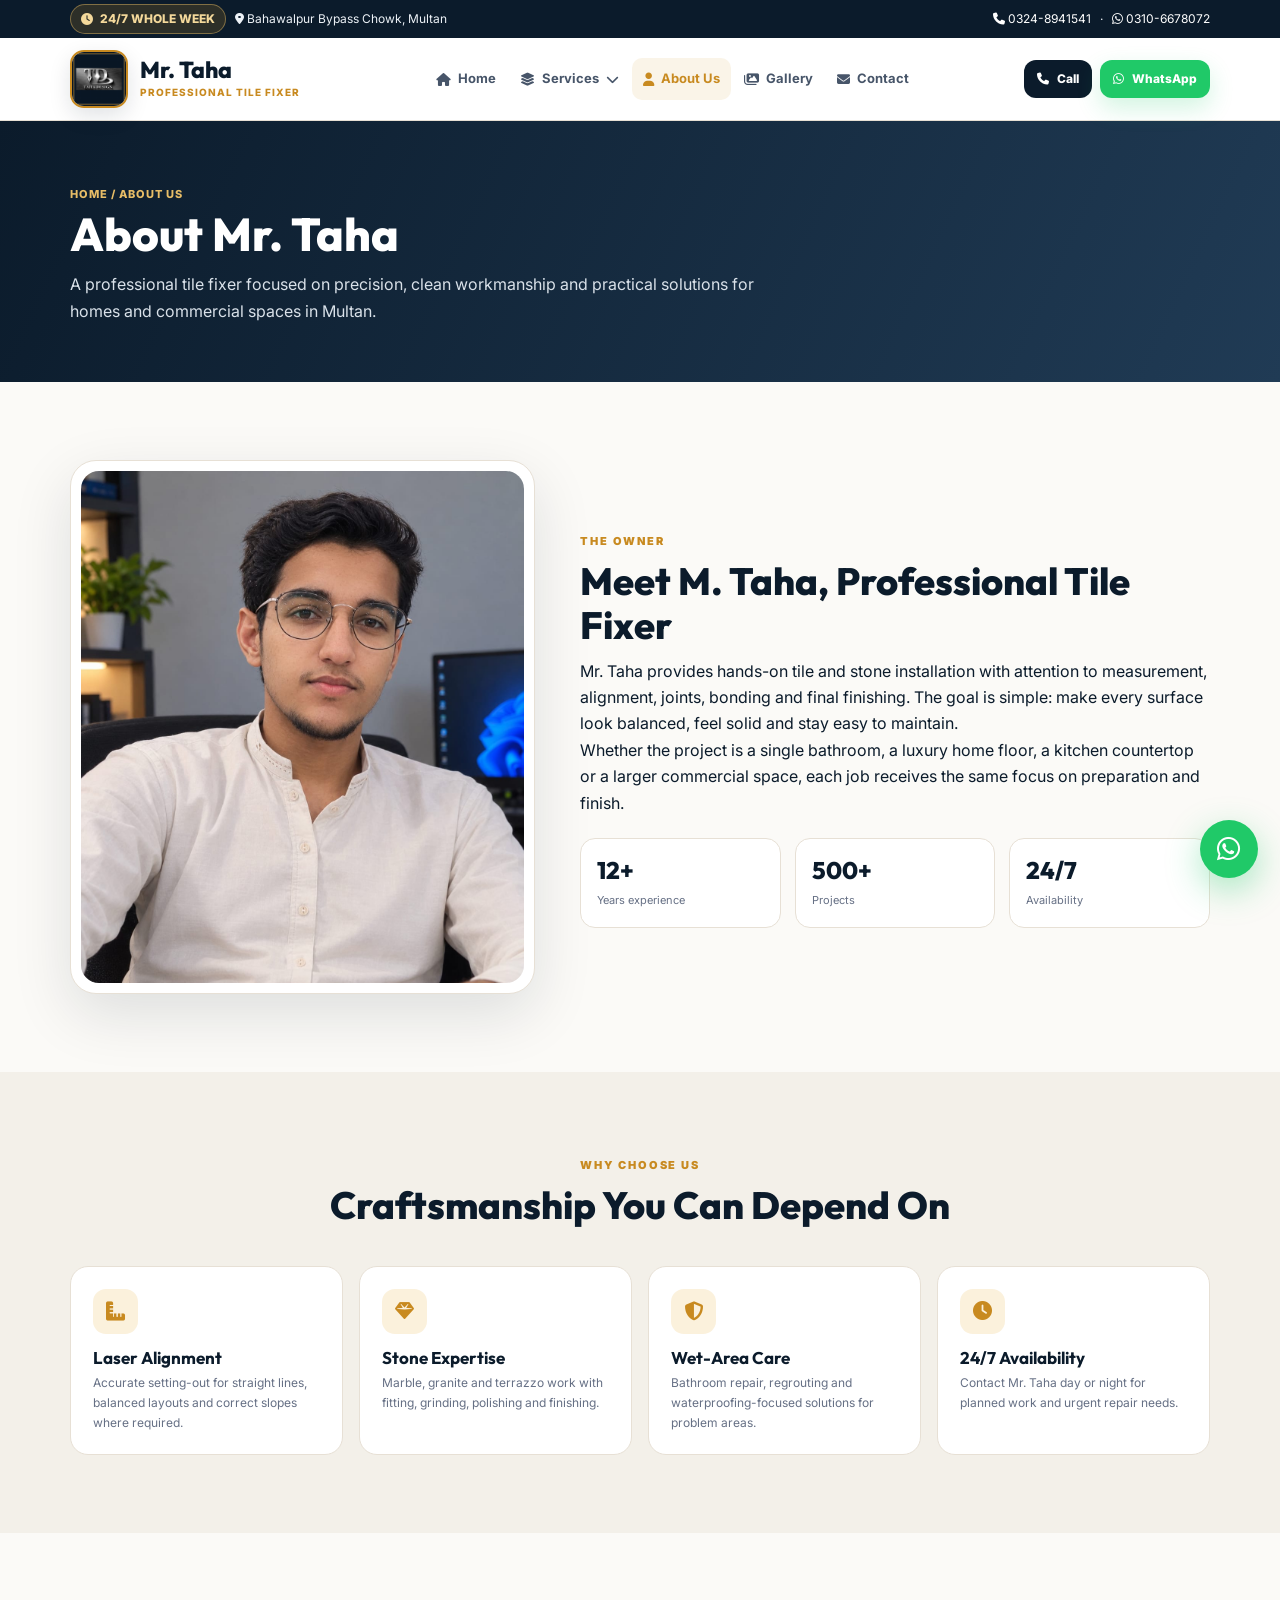
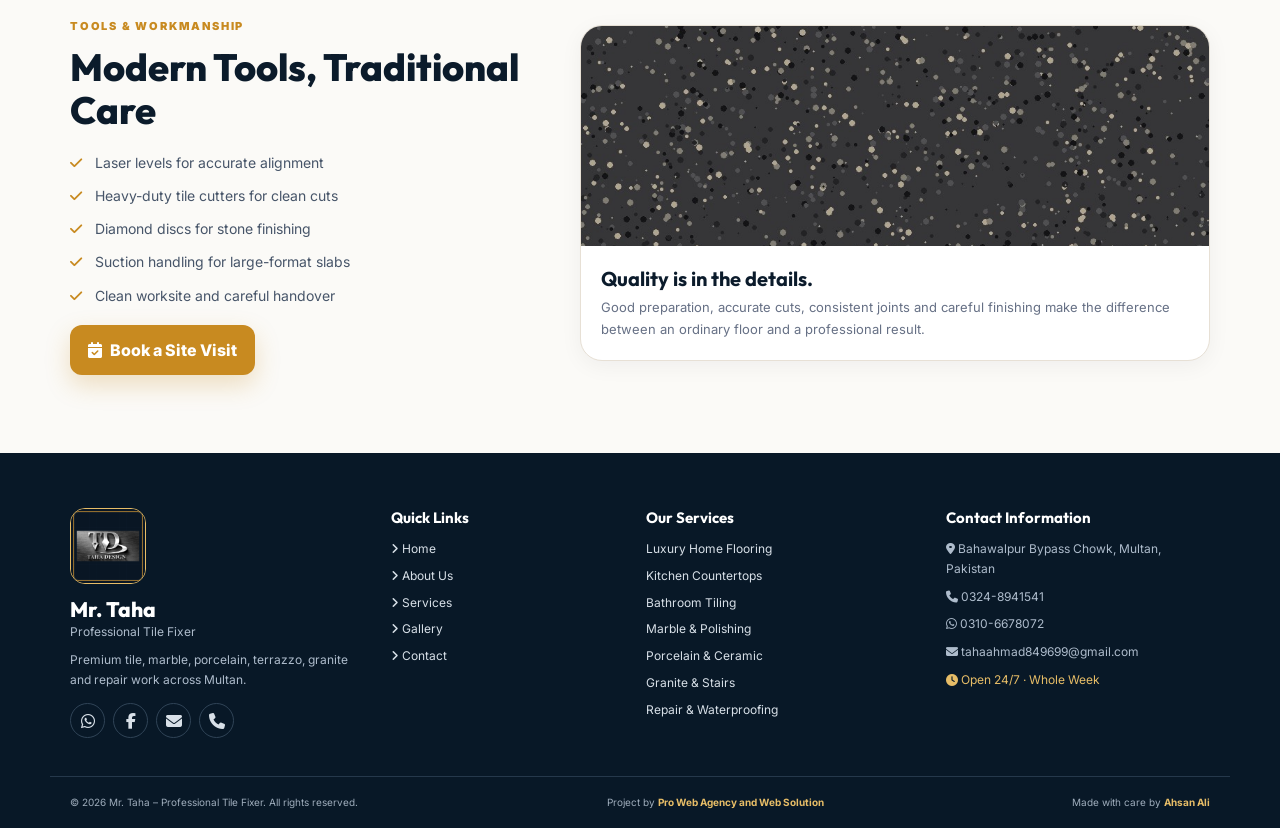
==== about.html @ 1ccae871 "Initial commit" ====
<!doctype html>
<html lang="en">

<head>
    <meta charset="utf-8">
    <meta name="viewport" content="width=device-width,initial-scale=1">
    <link rel="icon" href="favicon.png">
    <link rel="stylesheet" href="https://cdnjs.cloudflare.com/ajax/libs/font-awesome/6.5.2/css/all.min.css">
    <link rel="stylesheet" href="style.css">
    <title>About Mr. Taha | Professional Tile Fixer</title>
</head>

<body>
    <div class="topbar">
        <div class="container">
            <div><span class="pill"><i class="fa-solid fa-clock"></i> 24/7 WHOLE WEEK</span> <span
                    class="hide-mobile">&nbsp; <i class="fa-solid fa-location-dot"></i> Bahawalpur Bypass Chowk,
                    Multan</span></div>
            <div><a href="tel:03248941541"><i class="fa-solid fa-phone"></i> 0324-8941541</a> &nbsp; · &nbsp; <a
                    href="https://wa.me/923106678072"><i class="fa-brands fa-whatsapp"></i> 0310-6678072</a></div>
        </div>
    </div>
    <header class="site-header">
        <div class="container nav"><a class="brand" href="index.html"><img src="logo-square.png"
                    alt="Taha Design logo"><span><b>Mr. Taha</b><small>Professional Tile Fixer</small></span></a><button
                class="hamb" aria-label="Open navigation" aria-expanded="false"><i
                    class="fa-solid fa-bars"></i></button>
            <nav class="menu" aria-label="Main navigation"><a href="index.html"><i class="fa-solid fa-house"></i>
                    Home</a>
                <div class="dropdown"><button class="drop-toggle"><i class="fa-solid fa-layer-group"></i> Services <i
                            class="fa-solid fa-chevron-down"></i></button>
                    <div class="dropdown-menu"><a href="services.html#residential"><i
                                class="fa-solid fa-house-chimney"></i> Luxury Homes</a><a
                            href="services.html#kitchens"><i class="fa-solid fa-kitchen-set"></i> Kitchens &
                            Countertops</a><a href="services.html#bathrooms"><i class="fa-solid fa-bath"></i>
                            Bathrooms</a><a href="services.html#living"><i class="fa-solid fa-couch"></i> Living &
                            Drawing Rooms</a><a href="services.html#materials"><i class="fa-solid fa-border-all"></i>
                            Ceramic & Porcelain</a><a href="services.html#marble"><i class="fa-solid fa-gem"></i> Marble
                            & Polishing</a><a href="services.html#granite"><i class="fa-solid fa-stairs"></i> Granite &
                            Stairs</a><a href="services.html#repair"><i class="fa-solid fa-screwdriver-wrench"></i>
                            Repair & Waterproofing</a></div>
                </div><a href="about.html"><i class="fa-solid fa-user"></i> About Us</a><a href="gallery.html"><i
                        class="fa-solid fa-images"></i> Gallery</a><a href="contact.html"><i
                        class="fa-solid fa-envelope"></i> Contact</a>
            </nav>
            <div class="nav-cta"><a class="btn sm dark" href="tel:03248941541"><i class="fa-solid fa-phone"></i>
                    Call</a><a class="btn sm wa" href="https://wa.me/923106678072"><i class="fa-brands fa-whatsapp"></i>
                    WhatsApp</a></div>
        </div>
    </header>
    <main>
        <section class="page-hero">
            <div class="container"><span class="breadcrumb">Home / About Us</span>
                <h1>About Mr. Taha</h1>
                <p>A professional tile fixer focused on precision, clean workmanship and practical solutions for homes
                    and commercial spaces in Multan.</p>
            </div>
        </section>
        <section class="section">
            <div class="container split">
                <div class="owner-photo reveal"><img src="taha-owner.jpg" alt="Mr. Taha portrait"></div>
                <div class="reveal"><span class="kicker">The owner</span>
                    <h2>Meet M. Taha, Professional Tile Fixer</h2>
                    <p>Mr. Taha provides hands-on tile and stone installation with attention to measurement, alignment,
                        joints, bonding and final finishing. The goal is simple: make every surface look balanced, feel
                        solid and stay easy to maintain.</p>
                    <p>Whether the project is a single bathroom, a luxury home floor, a kitchen countertop or a larger
                        commercial space, each job receives the same focus on preparation and finish.</p>
                    <div class="stats">
                        <div class="stat"><b>12+</b><span>Years experience</span></div>
                        <div class="stat"><b>500+</b><span>Projects</span></div>
                        <div class="stat"><b>24/7</b><span>Availability</span></div>
                    </div>
                </div>
            </div>
        </section>
        <section class="section soft">
            <div class="container">
                <div class="section-head reveal"><span class="kicker">Why choose us</span>
                    <h2>Craftsmanship You Can Depend On</h2>
                </div>
                <div class="feature-grid">
                    <div class="feature reveal">
                        <div class="icon"><i class="fa-solid fa-ruler-combined"></i></div>
                        <h3>Laser Alignment</h3>
                        <p>Accurate setting-out for straight lines, balanced layouts and correct slopes where required.
                        </p>
                    </div>
                    <div class="feature reveal">
                        <div class="icon"><i class="fa-solid fa-gem"></i></div>
                        <h3>Stone Expertise</h3>
                        <p>Marble, granite and terrazzo work with fitting, grinding, polishing and finishing.</p>
                    </div>
                    <div class="feature reveal">
                        <div class="icon"><i class="fa-solid fa-shield-halved"></i></div>
                        <h3>Wet-Area Care</h3>
                        <p>Bathroom repair, regrouting and waterproofing-focused solutions for problem areas.</p>
                    </div>
                    <div class="feature reveal">
                        <div class="icon"><i class="fa-solid fa-clock"></i></div>
                        <h3>24/7 Availability</h3>
                        <p>Contact Mr. Taha day or night for planned work and urgent repair needs.</p>
                    </div>
                </div>
            </div>
        </section>
        <section class="section">
            <div class="container split">
                <div class="reveal"><span class="kicker">Tools & workmanship</span>
                    <h2>Modern Tools, Traditional Care</h2>
                    <ul class="checklist">
                        <li><i class="fa-solid fa-check"></i> Laser levels for accurate alignment</li>
                        <li><i class="fa-solid fa-check"></i> Heavy-duty tile cutters for clean cuts</li>
                        <li><i class="fa-solid fa-check"></i> Diamond discs for stone finishing</li>
                        <li><i class="fa-solid fa-check"></i> Suction handling for large-format slabs</li>
                        <li><i class="fa-solid fa-check"></i> Clean worksite and careful handover</li>
                    </ul><a class="btn gold" href="contact.html"><i class="fa-solid fa-calendar-check"></i> Book a Site
                        Visit</a>
                </div>
                <div class="card reveal"><img src="product-granite.jpg" alt="Granite surface detail">
                    <div class="card-body">
                        <h3>Quality is in the details.</h3>
                        <p>Good preparation, accurate cuts, consistent joints and careful finishing make the difference
                            between an ordinary floor and a professional result.</p>
                    </div>
                </div>
            </div>
        </section>
    </main>
    <footer>
        <div class="container footer-main">
            <div class="footer-brand"><img src="logo-square.png" alt="Taha Design logo">
                <h3>Mr. Taha</h3>
                <p>Professional Tile Fixer</p>
                <p style="margin-top:8px">Premium tile, marble, porcelain, terrazzo, granite and repair work across
                    Multan.</p>
                <div class="socials"><a href="https://wa.me/923106678072" aria-label="WhatsApp"><i
                            class="fa-brands fa-whatsapp"></i></a><a href="https://www.facebook.com/share/1JeWxAQFuJ/"
                        aria-label="Facebook"><i class="fa-brands fa-facebook-f"></i></a><a
                        href="mailto:tahaahmad849699@gmail.com" aria-label="Email"><i
                            class="fa-solid fa-envelope"></i></a><a href="tel:03248941541" aria-label="Phone"><i
                            class="fa-solid fa-phone"></i></a></div>
            </div>
            <div class="footer-col">
                <h3>Quick Links</h3>
                <ul class="footer-links">
                    <li><a href="index.html"><i class="fa-solid fa-angle-right"></i> Home</a></li>
                    <li><a href="about.html"><i class="fa-solid fa-angle-right"></i> About Us</a></li>
                    <li><a href="services.html"><i class="fa-solid fa-angle-right"></i> Services</a></li>
                    <li><a href="gallery.html"><i class="fa-solid fa-angle-right"></i> Gallery</a></li>
                    <li><a href="contact.html"><i class="fa-solid fa-angle-right"></i> Contact</a></li>
                </ul>
            </div>
            <div class="footer-col">
                <h3>Our Services</h3>
                <ul class="footer-links">
                    <li>Luxury Home Flooring</li>
                    <li>Kitchen Countertops</li>
                    <li>Bathroom Tiling</li>
                    <li>Marble & Polishing</li>
                    <li>Porcelain & Ceramic</li>
                    <li>Granite & Stairs</li>
                    <li>Repair & Waterproofing</li>
                </ul>
            </div>
            <div class="footer-col">
                <h3>Contact Information</h3>
                <p><i class="fa-solid fa-location-dot"></i> Bahawalpur Bypass Chowk, Multan, Pakistan</p>
                <p style="margin-top:8px"><a href="tel:03248941541"><i class="fa-solid fa-phone"></i> 0324-8941541</a>
                </p>
                <p style="margin-top:8px"><a href="https://wa.me/923106678072"><i class="fa-brands fa-whatsapp"></i>
                        0310-6678072</a></p>
                <p style="margin-top:8px"><a href="mailto:tahaahmad849699@gmail.com"><i
                            class="fa-solid fa-envelope"></i> tahaahmad849699@gmail.com</a></p>
                <p style="margin-top:8px;color:var(--gold2)"><i class="fa-solid fa-clock"></i> Open 24/7 · Whole Week
                </p>
            </div>
        </div>
        <div class="container footer-bottom"><span>© 2026 Mr. Taha – Professional Tile Fixer. All rights
                reserved.</span><span>Project by <b class="goldtxt">Pro Web Agency and Web Solution</b></span><span>Made
                with care by <b class="goldtxt">Ahsan Ali</b></span></div>
            
    </footer><a class="floating-wa"
        href="https://wa.me/923106678072?text=Salam%20Mr.%20Taha%2C%20I%20need%20a%20tile%20fixing%20quote."
        aria-label="Chat on WhatsApp"><i class="fa-brands fa-whatsapp"></i></a><button class="to-top"
        aria-label="Back to top"><i class="fa-solid fa-arrow-up"></i></button>
    <script src="main.js"></script>
</body>

</html>
---- style.css ----
@import url('https://fonts.googleapis.com/css2?family=Inter:wght@400;500;600;700&family=Outfit:wght@500;600;700;800&display=swap');
:root{--navy:#0b1b2b;--navy2:#13283d;--gold:#c88a20;--gold2:#e7bd67;--cream:#fbfaf7;--white:#fff;--muted:#667085;--line:#e7e0d5;--soft:#f3f0e9;--green:#20c968;--shadow:0 20px 60px rgba(11,27,43,.12);--radius:22px}
*{box-sizing:border-box;margin:0;padding:0}html{scroll-behavior:smooth}body{font-family:Inter,Arial,sans-serif;background:var(--cream);color:var(--navy);line-height:1.65;overflow-x:hidden}img{max-width:100%;display:block}a{text-decoration:none;color:inherit}button,input,select,textarea{font:inherit}.container{width:min(1180px,100%);margin:auto;padding:0 20px}
.topbar{background:var(--navy);color:#edf2f7;font-size:12px}.topbar .container{min-height:38px;display:flex;justify-content:space-between;align-items:center;gap:12px;flex-wrap:wrap}.topbar a{color:#fff}.topbar strong{color:var(--gold2)}.pill{display:inline-flex;align-items:center;gap:7px;background:rgba(200,138,32,.18);border:1px solid rgba(231,189,103,.45);color:#f4d99b;padding:4px 10px;border-radius:999px;font-weight:800}
.site-header{position:sticky;top:0;z-index:100;background:rgba(255,255,255,.96);backdrop-filter:blur(15px);border-bottom:1px solid var(--line)}.nav{height:82px;display:flex;align-items:center;gap:20px}.brand{display:flex;align-items:center;gap:12px;min-width:250px}.brand img{width:58px;height:58px;object-fit:cover;border-radius:14px;border:2px solid var(--gold);box-shadow:0 8px 22px rgba(11,27,43,.12)}.brand b{display:block;font:800 23px/1 Outfit}.brand small{display:block;color:var(--gold);font-size:10px;font-weight:800;letter-spacing:1px;text-transform:uppercase;margin-top:3px}.menu{display:flex;align-items:center;gap:2px;flex:1;justify-content:center}.menu>a,.drop-toggle{display:inline-flex;align-items:center;gap:7px;padding:10px 11px;border:0;background:transparent;border-radius:10px;color:#475569;font-size:13px;font-weight:700;cursor:pointer}.menu>a:hover,.menu>a.active,.drop-toggle:hover{color:var(--gold);background:#faf4e8}.dropdown{position:relative}.dropdown-menu{position:absolute;left:0;top:calc(100% + 8px);min-width:260px;background:#fff;border:1px solid var(--line);border-radius:16px;padding:8px;box-shadow:var(--shadow);opacity:0;visibility:hidden;transform:translateY(8px);transition:.22s}.dropdown:hover .dropdown-menu,.dropdown.open .dropdown-menu{opacity:1;visibility:visible;transform:none}.dropdown-menu a{display:flex;align-items:center;gap:9px;padding:10px 11px;border-radius:9px;font-size:13px;font-weight:600}.dropdown-menu a:hover{background:#faf4e8;color:var(--gold)}.dropdown-menu i{width:18px;text-align:center;color:var(--gold)}.nav-cta{display:flex;gap:8px}.hamb{display:none;border:1px solid var(--line);background:#fff;border-radius:11px;padding:10px 12px;font-size:18px;color:var(--navy)}
.btn{display:inline-flex;align-items:center;justify-content:center;gap:8px;border:0;border-radius:12px;padding:12px 18px;font-weight:800;cursor:pointer;transition:transform .25s,box-shadow .25s}.btn:hover{transform:translateY(-3px)}.btn.gold{background:var(--gold);color:#fff;box-shadow:0 10px 25px rgba(200,138,32,.25)}.btn.dark{background:var(--navy);color:#fff}.btn.wa{background:var(--green);color:#fff;box-shadow:0 10px 25px rgba(32,201,104,.2)}.btn.outline{background:#fff;border:1px solid var(--line)}.btn.sm{padding:9px 13px;font-size:12px}
.hero{position:relative;padding:72px 0 70px;background:radial-gradient(circle at 85% 20%,#f4e3bd 0,transparent 31%),linear-gradient(120deg,#fff 0,#f2eee5 100%)}.hero:before{content:"";position:absolute;inset:0;background-image:linear-gradient(90deg,rgba(11,27,43,.035) 1px,transparent 1px),linear-gradient(rgba(11,27,43,.035) 1px,transparent 1px);background-size:72px 72px;mask-image:linear-gradient(to right,black,transparent 65%);pointer-events:none}.hero-grid{position:relative;display:grid;grid-template-columns:1fr 1fr;gap:55px;align-items:center}.eyebrow{display:inline-flex;align-items:center;gap:8px;padding:7px 13px;border-radius:999px;background:#fbf1dc;border:1px solid #ead3a7;color:#8c611b;font-size:11px;font-weight:800;text-transform:uppercase;letter-spacing:.7px}.hero h1{font:800 clamp(42px,5vw,66px)/1.03 Outfit;letter-spacing:-1.8px;margin:18px 0}.hero h1 span{color:var(--gold)}.hero p{font-size:17px;color:#526174;max-width:640px}.actions{display:flex;flex-wrap:wrap;gap:10px;margin:27px 0}.trust{display:grid;grid-template-columns:repeat(4,1fr);gap:14px;border-top:1px solid var(--line);padding-top:22px}.trust b{font:800 25px Outfit}.trust span{display:block;color:var(--muted);font-size:11px}.hero-media{position:relative}.hero-media img{width:100%;height:515px;object-fit:cover;border-radius:28px;border:7px solid #fff;box-shadow:var(--shadow)}.hero-badge{position:absolute;right:-14px;top:20px;background:var(--navy);color:#fff;border-radius:16px;padding:12px 16px;box-shadow:var(--shadow);font-weight:800}.hero-badge i{color:var(--gold2);margin-right:6px}.hero-badge.bottom{right:auto;left:-18px;top:auto;bottom:25px;background:#fff;color:var(--navy)}
.section{padding:78px 0}.soft{background:var(--soft)}.darksec{background:var(--navy);color:#fff}.section-head{max-width:760px;margin:0 auto 38px;text-align:center}.kicker{color:var(--gold);font-size:11px;font-weight:900;letter-spacing:1.8px;text-transform:uppercase}.section h2{font:800 38px/1.15 Outfit;margin:8px 0 10px}.section-head p{color:var(--muted)}.darksec .section-head p{color:#cbd5e1}.cards{display:grid;grid-template-columns:repeat(3,1fr);gap:20px}.card{background:#fff;border:1px solid var(--line);border-radius:var(--radius);overflow:hidden;box-shadow:0 5px 22px rgba(11,27,43,.05);transition:.3s}.card:hover{transform:translateY(-7px);box-shadow:var(--shadow)}.card-media{position:relative}.card img{width:100%;height:220px;object-fit:cover}.tag{position:absolute;left:13px;top:13px;background:rgba(11,27,43,.88);color:#fff;border-radius:999px;padding:5px 9px;font-size:10px;font-weight:800}.card-body{padding:20px}.card h3{font:700 20px Outfit;margin-bottom:6px}.card p{color:var(--muted);font-size:13px}.card ul{list-style:none;margin:12px 0}.card li{font-size:12px;color:#475569;margin:6px 0}.card li i{color:var(--gold);margin-right:7px}.card .btn{margin-top:5px}
.feature-grid{display:grid;grid-template-columns:repeat(4,1fr);gap:16px}.feature{background:#fff;border:1px solid var(--line);border-radius:18px;padding:22px}.icon{width:45px;height:45px;display:grid;place-items:center;border-radius:13px;background:#fbf1dc;color:var(--gold);font-size:19px;margin-bottom:13px}.feature h3{font:700 17px Outfit}.feature p{font-size:12px;color:var(--muted);margin-top:5px}.split{display:grid;grid-template-columns:.85fr 1.15fr;gap:45px;align-items:center}.owner-photo{background:#fff;padding:10px;border-radius:26px;box-shadow:var(--shadow);border:1px solid var(--line)}.owner-photo img{width:100%;height:auto;object-fit:contain;border-radius:18px}.checklist{list-style:none;margin:18px 0}.checklist li{margin:10px 0;color:#475569;font-size:14px}.checklist i{color:var(--gold);margin-right:9px}.stats{display:grid;grid-template-columns:repeat(3,1fr);gap:14px;margin-top:22px}.stat{background:#fff;border:1px solid var(--line);border-radius:15px;padding:16px}.stat b{display:block;font:800 24px Outfit}.stat span{font-size:11px;color:var(--muted)}
.space-grid{display:grid;grid-template-columns:repeat(4,1fr);gap:15px}.space{position:relative;height:220px;border-radius:18px;overflow:hidden;box-shadow:0 8px 25px rgba(11,27,43,.08)}.space img{width:100%;height:100%;object-fit:cover;transition:.5s}.space:hover img{transform:scale(1.07)}.space:after{content:"";position:absolute;inset:35% 0 0;background:linear-gradient(transparent,rgba(0,0,0,.72))}.space .space-label{position:absolute;z-index:2;bottom:15px;left:15px;color:#fff;font:700 18px Outfit}.process{display:grid;grid-template-columns:repeat(5,1fr);gap:13px}.step{background:#fff;color:var(--navy);border:1px solid var(--line);border-radius:18px;padding:18px;text-align:center}.step b{display:grid;place-items:center;width:39px;height:39px;margin:0 auto 10px;border-radius:50%;background:var(--gold);color:#fff}.step h3{font:700 15px Outfit}.step p{font-size:11px;color:var(--muted);margin-top:4px}
.page-hero{padding:58px 0;background:linear-gradient(115deg,var(--navy),#203b55);color:#fff}.page-hero h1{font:800 46px Outfit}.page-hero p{color:#d9e1e9;max-width:720px;margin-top:8px}.breadcrumb{color:var(--gold2);font-size:11px;font-weight:800;text-transform:uppercase;letter-spacing:1px}.service-detail{scroll-margin-top:105px}.detail{display:grid;grid-template-columns:1fr 1fr;gap:30px;align-items:center;padding:24px 0}.detail:nth-child(even){direction:rtl}.detail:nth-child(even)>*{direction:ltr}.detail img{height:330px;width:100%;object-fit:cover;border-radius:22px;box-shadow:var(--shadow)}.detail h3{font:800 29px Outfit}.detail p{color:var(--muted);margin:8px 0}.chips{display:flex;flex-wrap:wrap;gap:8px;margin:13px 0}.chips span{background:#fbf1dc;border:1px solid #ead3a7;color:#805919;border-radius:999px;padding:6px 9px;font-size:11px;font-weight:700}
.gallery-filters{display:flex;gap:8px;flex-wrap:wrap;margin-bottom:24px}.filter{border:1px solid var(--line);background:#fff;color:#475569;border-radius:999px;padding:8px 14px;cursor:pointer;font-weight:800;font-size:12px}.filter.active{background:var(--navy);color:#fff}.gallery-grid{display:grid;grid-template-columns:repeat(3,1fr);gap:16px}.gallery-item{position:relative;border-radius:18px;overflow:hidden;cursor:pointer;background:#ddd}.gallery-item img{width:100%;height:260px;object-fit:cover;transition:.45s}.gallery-item:hover img{transform:scale(1.05)}.gallery-item span{position:absolute;left:12px;bottom:12px;background:rgba(11,27,43,.86);color:#fff;padding:5px 9px;border-radius:8px;font-size:10px;font-weight:700}.modal{position:fixed;inset:0;background:rgba(2,8,23,.9);display:none;align-items:center;justify-content:center;z-index:200;padding:20px}.modal.show{display:flex}.modal img{max-width:94vw;max-height:86vh;border-radius:15px}.close{position:absolute;top:18px;right:25px;color:#fff;font-size:35px;cursor:pointer}
.contact-grid{display:grid;grid-template-columns:.85fr 1.15fr;gap:22px}.contact-cards{display:grid;grid-template-columns:repeat(2,1fr);gap:13px}.contact-card{background:#fff;border:1px solid var(--line);border-radius:17px;padding:18px}.contact-card .icon{margin-bottom:9px}.contact-card h3{font:700 16px Outfit}.contact-card p,.contact-card a{font-size:12px;color:var(--muted)}.map{background:#e9eef2;border-radius:22px;overflow:hidden;border:1px solid var(--line);min-height:100%}.map iframe{width:100%;height:100%;min-height:440px;border:0}.form-panel{background:#fff;border:1px solid var(--line);border-radius:22px;padding:25px;box-shadow:0 7px 25px rgba(11,27,43,.05)}.form-grid{display:grid;grid-template-columns:1fr 1fr;gap:14px}.field.full{grid-column:1/-1}label{display:block;font-size:10px;font-weight:900;text-transform:uppercase;color:#475569;letter-spacing:.6px;margin-bottom:6px}input,select,textarea{width:100%;padding:12px;border:1px solid #dbe1e7;border-radius:10px;background:#fff;outline:none}input:focus,select:focus,textarea:focus{border-color:var(--gold);box-shadow:0 0 0 3px rgba(200,138,32,.12)}textarea{min-height:120px;resize:vertical}
footer{background:#081827;color:#d8e0e8;margin-top:0}.footer-main{display:grid;grid-template-columns:1.3fr 1fr 1.2fr 1.2fr;gap:35px;padding:55px 20px 38px}.footer-brand img{width:76px;height:76px;border-radius:15px;border:1px solid var(--gold2);margin-bottom:12px}.footer-brand h3{font:800 21px Outfit;color:#fff}.footer-brand p,.footer-col p{font-size:12px;color:#aebccc}.footer-col h3{font:700 15px Outfit;color:#fff;margin-bottom:12px}.footer-links{list-style:none}.footer-links li{margin:7px 0;font-size:12px}.footer-links a:hover{color:var(--gold2)}.socials{display:flex;gap:8px;margin-top:14px}.socials a{width:35px;height:35px;border:1px solid #304457;border-radius:50%;display:grid;place-items:center;transition:.25s}.socials a:hover{background:var(--gold);border-color:var(--gold);color:#fff;transform:translateY(-3px)}.footer-bottom{border-top:1px solid #25384b;padding:17px 20px;display:flex;justify-content:space-between;gap:12px;flex-wrap:wrap;font-size:10px;color:#9eacbb}.goldtxt{color:var(--gold2)}.floating-wa{position:fixed;right:22px;bottom:22px;width:58px;height:58px;border-radius:50%;display:grid;place-items:center;background:var(--green);color:#fff;font-size:27px;z-index:90;box-shadow:0 12px 35px rgba(32,201,104,.38);animation:pulse 1.8s infinite}.to-top{position:fixed;right:23px;bottom:92px;width:38px;height:38px;border-radius:50%;background:var(--navy);color:#fff;display:grid;place-items:center;z-index:90;opacity:0;pointer-events:none;transition:.25s}.to-top.show{opacity:1;pointer-events:auto}@keyframes pulse{0%,100%{transform:scale(1)}50%{transform:scale(1.08)}}.reveal{opacity:0;transform:translateY(25px);transition:opacity .7s ease,transform .7s ease}.reveal.show{opacity:1;transform:none}
@media(max-width:1080px){.menu>a,.drop-toggle{padding:9px 7px;font-size:12px}.brand{min-width:220px}.nav-cta .btn{padding:8px 10px}.cards{grid-template-columns:repeat(2,1fr)}.feature-grid{grid-template-columns:repeat(2,1fr)}.space-grid{grid-template-columns:repeat(2,1fr)}.footer-main{grid-template-columns:repeat(2,1fr)}}
@media(max-width:900px){.hamb{display:block;margin-left:auto}.nav-cta{display:none}.menu{position:absolute;left:14px;right:14px;top:calc(100% + 8px);display:none;flex-direction:column;align-items:stretch;justify-content:flex-start;background:#fff;border:1px solid var(--line);border-radius:18px;padding:10px;box-shadow:var(--shadow);max-height:calc(100vh - 90px);overflow:auto}.site-header.open .menu{display:flex}.menu>a,.drop-toggle{width:100%;justify-content:flex-start;padding:13px}.dropdown-menu{position:static;display:none;opacity:1;visibility:visible;transform:none;box-shadow:none;border:0;background:#fafafa;margin:3px 0 4px 14px;border-left:2px solid var(--gold);border-radius:0}.dropdown.open .dropdown-menu{display:block}.hero-grid,.split,.contact-grid,.detail{grid-template-columns:1fr}.hero-media{order:-1}.hero-media img{height:390px}.detail:nth-child(even){direction:ltr}.process{grid-template-columns:repeat(2,1fr)}}
@media(max-width:640px){.container{padding:0 14px}.topbar .container{justify-content:center;text-align:center;padding:7px 14px}.topbar .hide-mobile{display:none}.nav{height:68px;padding:0 14px}.brand img{width:49px;height:49px}.brand b{font-size:19px}.brand small{font-size:8px}.hero{padding:48px 0}.hero h1{font-size:38px}.hero p{font-size:15px}.hero-media img{height:290px;border-width:5px}.hero-badge{right:8px;top:12px;font-size:11px}.hero-badge.bottom{left:8px;bottom:12px}.trust{grid-template-columns:repeat(2,1fr)}.section{padding:52px 0}.section h2{font-size:31px}.cards,.gallery-grid,.contact-cards,.form-grid{grid-template-columns:1fr}.feature-grid,.space-grid{grid-template-columns:1fr 1fr}.space{height:180px}.process{grid-template-columns:1fr}.detail img{height:250px}.footer-main{grid-template-columns:1fr;gap:25px;padding-top:42px}.footer-bottom{justify-content:center;text-align:center}.floating-wa{right:15px;bottom:15px}.to-top{right:16px;bottom:82px}.map iframe{min-height:330px}.owner-photo{padding:7px}}
@media(prefers-reduced-motion:reduce){*,*:before,*:after{animation:none!important;transition:none!important;scroll-behavior:auto!important}.reveal{opacity:1;transform:none}}
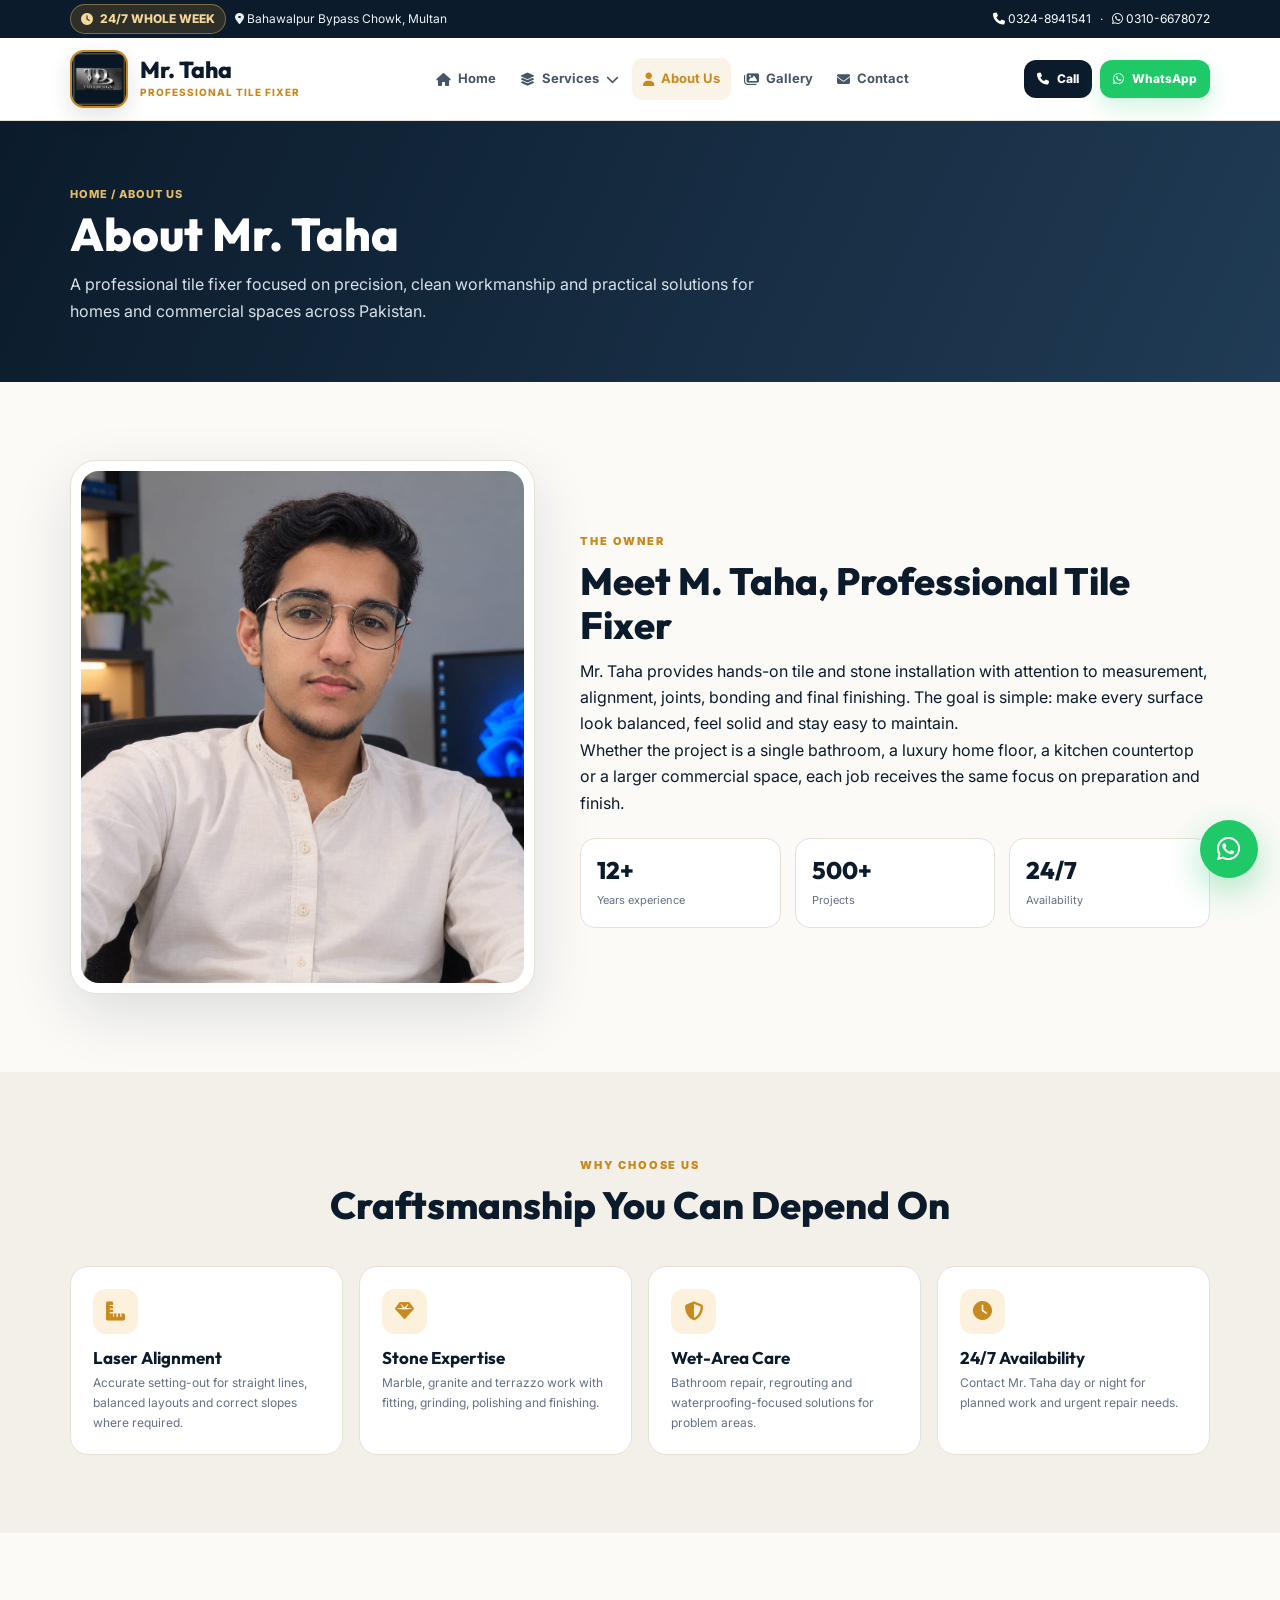
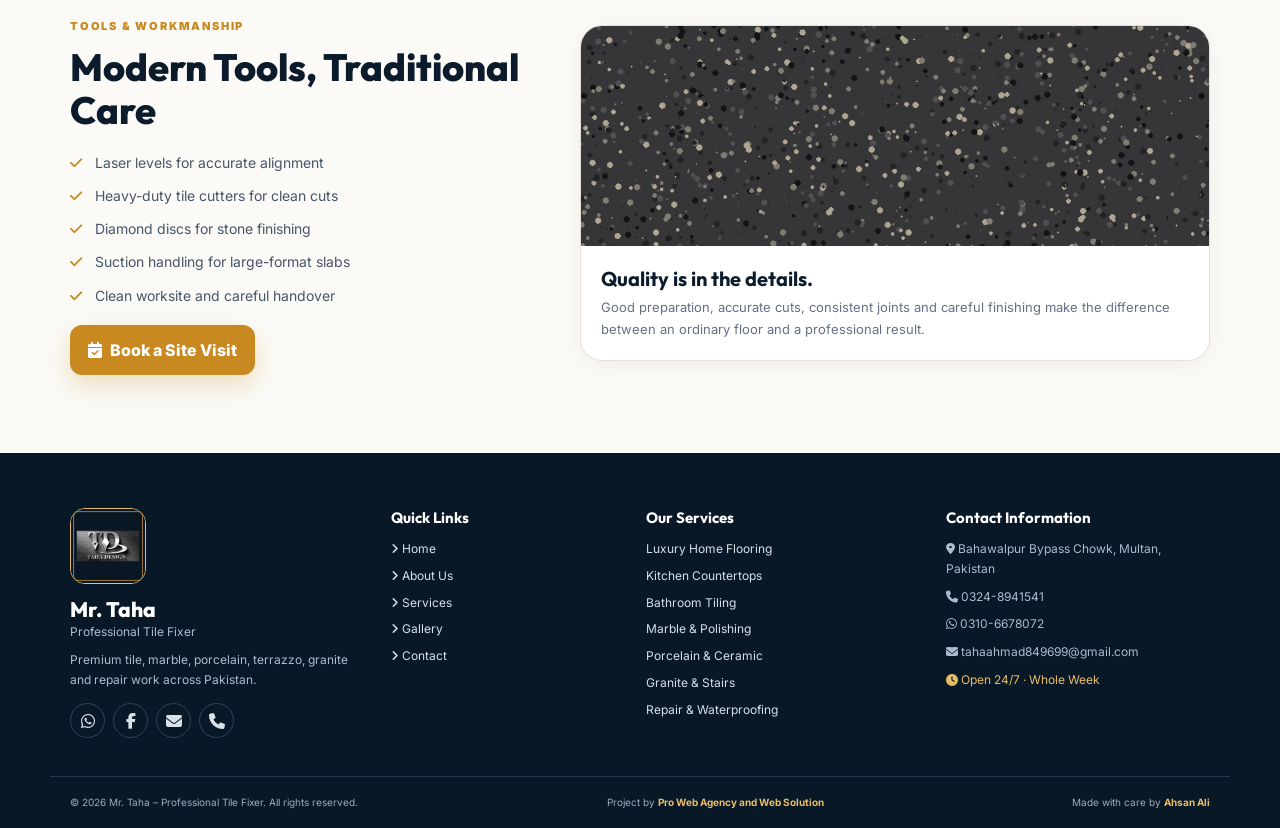
==== commit 99a03101: "Update website pages" ====
--- a/about.html
+++ b/about.html
@@ -1,3 +1,4 @@
+
 <!doctype html>
 <html lang="en">
 
@@ -20,52 +21,75 @@
                     href="https://wa.me/923106678072"><i class="fa-brands fa-whatsapp"></i> 0310-6678072</a></div>
         </div>
     </div>
+
     <header class="site-header">
         <div class="container nav"><a class="brand" href="index.html"><img src="logo-square.png"
                     alt="Taha Design logo"><span><b>Mr. Taha</b><small>Professional Tile Fixer</small></span></a><button
                 class="hamb" aria-label="Open navigation" aria-expanded="false"><i
                     class="fa-solid fa-bars"></i></button>
-            <nav class="menu" aria-label="Main navigation"><a href="index.html"><i class="fa-solid fa-house"></i>
-                    Home</a>
-                <div class="dropdown"><button class="drop-toggle"><i class="fa-solid fa-layer-group"></i> Services <i
+
+            <nav class="menu" aria-label="Main navigation">
+                <a href="index.html"><i class="fa-solid fa-house"></i> Home</a>
+
+                <div class="dropdown">
+                    <button class="drop-toggle"><i class="fa-solid fa-layer-group"></i> Services <i
                             class="fa-solid fa-chevron-down"></i></button>
-                    <div class="dropdown-menu"><a href="services.html#residential"><i
-                                class="fa-solid fa-house-chimney"></i> Luxury Homes</a><a
-                            href="services.html#kitchens"><i class="fa-solid fa-kitchen-set"></i> Kitchens &
-                            Countertops</a><a href="services.html#bathrooms"><i class="fa-solid fa-bath"></i>
-                            Bathrooms</a><a href="services.html#living"><i class="fa-solid fa-couch"></i> Living &
-                            Drawing Rooms</a><a href="services.html#materials"><i class="fa-solid fa-border-all"></i>
-                            Ceramic & Porcelain</a><a href="services.html#marble"><i class="fa-solid fa-gem"></i> Marble
-                            & Polishing</a><a href="services.html#granite"><i class="fa-solid fa-stairs"></i> Granite &
-                            Stairs</a><a href="services.html#repair"><i class="fa-solid fa-screwdriver-wrench"></i>
-                            Repair & Waterproofing</a></div>
-                </div><a href="about.html"><i class="fa-solid fa-user"></i> About Us</a><a href="gallery.html"><i
-                        class="fa-solid fa-images"></i> Gallery</a><a href="contact.html"><i
-                        class="fa-solid fa-envelope"></i> Contact</a>
+
+                    <div class="dropdown-menu">
+                        <a href="services.html#residential"><i class="fa-solid fa-house-chimney"></i> Luxury Homes</a>
+                        <a href="services.html#kitchens"><i class="fa-solid fa-kitchen-set"></i> Kitchens &
+                            Countertops</a>
+                        <a href="services.html#bathrooms"><i class="fa-solid fa-bath"></i> Bathrooms</a>
+                        <a href="services.html#living"><i class="fa-solid fa-couch"></i> Living & Drawing Rooms</a>
+                        <a href="services.html#materials"><i class="fa-solid fa-border-all"></i> Ceramic &
+                            Porcelain</a>
+                        <a href="services.html#marble"><i class="fa-solid fa-gem"></i> Marble & Polishing</a>
+                        <a href="services.html#granite"><i class="fa-solid fa-stairs"></i> Granite & Stairs</a>
+                        <a href="services.html#repair"><i class="fa-solid fa-screwdriver-wrench"></i> Repair &
+                            Waterproofing</a>
+                    </div>
+                </div>
+
+                <a href="about.html"><i class="fa-solid fa-user"></i> About Us</a>
+                <a href="gallery.html"><i class="fa-solid fa-images"></i> Gallery</a>
+                <a href="contact.html"><i class="fa-solid fa-envelope"></i> Contact</a>
             </nav>
-            <div class="nav-cta"><a class="btn sm dark" href="tel:03248941541"><i class="fa-solid fa-phone"></i>
-                    Call</a><a class="btn sm wa" href="https://wa.me/923106678072"><i class="fa-brands fa-whatsapp"></i>
-                    WhatsApp</a></div>
+
+            <div class="nav-cta">
+                <a class="btn sm dark" href="tel:03248941541"><i class="fa-solid fa-phone"></i> Call</a>
+                <a class="btn sm wa" href="https://wa.me/923106678072"><i class="fa-brands fa-whatsapp"></i>
+                    WhatsApp</a>
+            </div>
         </div>
     </header>
+
     <main>
         <section class="page-hero">
-            <div class="container"><span class="breadcrumb">Home / About Us</span>
+            <div class="container">
+                <span class="breadcrumb">Home / About Us</span>
                 <h1>About Mr. Taha</h1>
                 <p>A professional tile fixer focused on precision, clean workmanship and practical solutions for homes
-                    and commercial spaces in Multan.</p>
-            </div>
-        </section>
+                    and commercial spaces across Pakistan.</p>
+            </div>
+        </section>
+
         <section class="section">
             <div class="container split">
-                <div class="owner-photo reveal"><img src="taha-owner.jpg" alt="Mr. Taha portrait"></div>
-                <div class="reveal"><span class="kicker">The owner</span>
+                <div class="owner-photo reveal">
+                    <img src="taha-owner.jpg" alt="Mr. Taha portrait">
+                </div>
+
+                <div class="reveal">
+                    <span class="kicker">The owner</span>
                     <h2>Meet M. Taha, Professional Tile Fixer</h2>
+
                     <p>Mr. Taha provides hands-on tile and stone installation with attention to measurement, alignment,
                         joints, bonding and final finishing. The goal is simple: make every surface look balanced, feel
                         solid and stay easy to maintain.</p>
+
                     <p>Whether the project is a single bathroom, a luxury home floor, a kitchen countertop or a larger
                         commercial space, each job receives the same focus on preparation and finish.</p>
+
                     <div class="stats">
                         <div class="stat"><b>12+</b><span>Years experience</span></div>
                         <div class="stat"><b>500+</b><span>Projects</span></div>
@@ -74,11 +98,14 @@
                 </div>
             </div>
         </section>
+
         <section class="section soft">
             <div class="container">
-                <div class="section-head reveal"><span class="kicker">Why choose us</span>
+                <div class="section-head reveal">
+                    <span class="kicker">Why choose us</span>
                     <h2>Craftsmanship You Can Depend On</h2>
                 </div>
+
                 <div class="feature-grid">
                     <div class="feature reveal">
                         <div class="icon"><i class="fa-solid fa-ruler-combined"></i></div>
@@ -86,16 +113,19 @@
                         <p>Accurate setting-out for straight lines, balanced layouts and correct slopes where required.
                         </p>
                     </div>
+
                     <div class="feature reveal">
                         <div class="icon"><i class="fa-solid fa-gem"></i></div>
                         <h3>Stone Expertise</h3>
                         <p>Marble, granite and terrazzo work with fitting, grinding, polishing and finishing.</p>
                     </div>
+
                     <div class="feature reveal">
                         <div class="icon"><i class="fa-solid fa-shield-halved"></i></div>
                         <h3>Wet-Area Care</h3>
                         <p>Bathroom repair, regrouting and waterproofing-focused solutions for problem areas.</p>
                     </div>
+
                     <div class="feature reveal">
                         <div class="icon"><i class="fa-solid fa-clock"></i></div>
                         <h3>24/7 Availability</h3>
@@ -104,20 +134,28 @@
                 </div>
             </div>
         </section>
+
         <section class="section">
             <div class="container split">
-                <div class="reveal"><span class="kicker">Tools & workmanship</span>
+                <div class="reveal">
+                    <span class="kicker">Tools & workmanship</span>
                     <h2>Modern Tools, Traditional Care</h2>
+
                     <ul class="checklist">
                         <li><i class="fa-solid fa-check"></i> Laser levels for accurate alignment</li>
                         <li><i class="fa-solid fa-check"></i> Heavy-duty tile cutters for clean cuts</li>
                         <li><i class="fa-solid fa-check"></i> Diamond discs for stone finishing</li>
                         <li><i class="fa-solid fa-check"></i> Suction handling for large-format slabs</li>
                         <li><i class="fa-solid fa-check"></i> Clean worksite and careful handover</li>
-                    </ul><a class="btn gold" href="contact.html"><i class="fa-solid fa-calendar-check"></i> Book a Site
+                    </ul>
+
+                    <a class="btn gold" href="contact.html"><i class="fa-solid fa-calendar-check"></i> Book a Site
                         Visit</a>
                 </div>
-                <div class="card reveal"><img src="product-granite.jpg" alt="Granite surface detail">
+
+                <div class="card reveal">
+                    <img src="product-granite.jpg" alt="Granite surface detail">
+
                     <div class="card-body">
                         <h3>Quality is in the details.</h3>
                         <p>Good preparation, accurate cuts, consistent joints and careful finishing make the difference
@@ -127,20 +165,28 @@
             </div>
         </section>
     </main>
+
     <footer>
         <div class="container footer-main">
-            <div class="footer-brand"><img src="logo-square.png" alt="Taha Design logo">
+
+            <div class="footer-brand">
+                <img src="logo-square.png" alt="Taha Design logo">
                 <h3>Mr. Taha</h3>
                 <p>Professional Tile Fixer</p>
                 <p style="margin-top:8px">Premium tile, marble, porcelain, terrazzo, granite and repair work across
-                    Multan.</p>
-                <div class="socials"><a href="https://wa.me/923106678072" aria-label="WhatsApp"><i
-                            class="fa-brands fa-whatsapp"></i></a><a href="https://www.facebook.com/share/1JeWxAQFuJ/"
-                        aria-label="Facebook"><i class="fa-brands fa-facebook-f"></i></a><a
-                        href="mailto:tahaahmad849699@gmail.com" aria-label="Email"><i
-                            class="fa-solid fa-envelope"></i></a><a href="tel:03248941541" aria-label="Phone"><i
-                            class="fa-solid fa-phone"></i></a></div>
-            </div>
+                    Pakistan.</p>
+
+                <div class="socials">
+                    <a href="https://wa.me/923106678072" aria-label="WhatsApp"><i
+                            class="fa-brands fa-whatsapp"></i></a>
+                    <a href="https://www.facebook.com/share/1JeWxAQFuJ/" aria-label="Facebook"><i
+                            class="fa-brands fa-facebook-f"></i></a>
+                    <a href="mailto:tahaahmad849699@gmail.com" aria-label="Email"><i
+                            class="fa-solid fa-envelope"></i></a>
+                    <a href="tel:03248941541" aria-label="Phone"><i class="fa-solid fa-phone"></i></a>
+                </div>
+            </div>
+
             <div class="footer-col">
                 <h3>Quick Links</h3>
                 <ul class="footer-links">
@@ -151,6 +197,7 @@
                     <li><a href="contact.html"><i class="fa-solid fa-angle-right"></i> Contact</a></li>
                 </ul>
             </div>
+
             <div class="footer-col">
                 <h3>Our Services</h3>
                 <ul class="footer-links">
@@ -163,28 +210,45 @@
                     <li>Repair & Waterproofing</li>
                 </ul>
             </div>
+
             <div class="footer-col">
                 <h3>Contact Information</h3>
+
                 <p><i class="fa-solid fa-location-dot"></i> Bahawalpur Bypass Chowk, Multan, Pakistan</p>
-                <p style="margin-top:8px"><a href="tel:03248941541"><i class="fa-solid fa-phone"></i> 0324-8941541</a>
-                </p>
-                <p style="margin-top:8px"><a href="https://wa.me/923106678072"><i class="fa-brands fa-whatsapp"></i>
-                        0310-6678072</a></p>
-                <p style="margin-top:8px"><a href="mailto:tahaahmad849699@gmail.com"><i
-                            class="fa-solid fa-envelope"></i> tahaahmad849699@gmail.com</a></p>
-                <p style="margin-top:8px;color:var(--gold2)"><i class="fa-solid fa-clock"></i> Open 24/7 · Whole Week
-                </p>
-            </div>
-        </div>
-        <div class="container footer-bottom"><span>© 2026 Mr. Taha – Professional Tile Fixer. All rights
-                reserved.</span><span>Project by <b class="goldtxt">Pro Web Agency and Web Solution</b></span><span>Made
-                with care by <b class="goldtxt">Ahsan Ali</b></span></div>
-            
-    </footer><a class="floating-wa"
+
+                <p style="margin-top:8px">
+                    <a href="tel:03248941541"><i class="fa-solid fa-phone"></i> 0324-8941541</a>
+                </p>
+
+                <p style="margin-top:8px">
+                    <a href="https://wa.me/923106678072"><i class="fa-brands fa-whatsapp"></i> 0310-6678072</a>
+                </p>
+
+                <p style="margin-top:8px">
+                    <a href="mailto:tahaahmad849699@gmail.com"><i class="fa-solid fa-envelope"></i>
+                        tahaahmad849699@gmail.com</a>
+                </p>
+
+                <p style="margin-top:8px;color:var(--gold2)">
+                    <i class="fa-solid fa-clock"></i> Open 24/7 · Whole Week
+                </p>
+            </div>
+        </div>
+
+        <div class="container footer-bottom">
+            <span>© 2026 Mr. Taha – Professional Tile Fixer. All rights reserved.</span>
+            <span>Project by <b class="goldtxt">Pro Web Agency and Web Solution</b></span>
+            <span>Made with care by <b class="goldtxt">Ahsan Ali</b></span>
+        </div>
+    </footer>
+
+    <a class="floating-wa"
         href="https://wa.me/923106678072?text=Salam%20Mr.%20Taha%2C%20I%20need%20a%20tile%20fixing%20quote."
-        aria-label="Chat on WhatsApp"><i class="fa-brands fa-whatsapp"></i></a><button class="to-top"
-        aria-label="Back to top"><i class="fa-solid fa-arrow-up"></i></button>
+        aria-label="Chat on WhatsApp"><i class="fa-brands fa-whatsapp"></i></a>
+
+    <button class="to-top" aria-label="Back to top"><i class="fa-solid fa-arrow-up"></i></button>
+
     <script src="main.js"></script>
 </body>
 
-</html>+</html>
